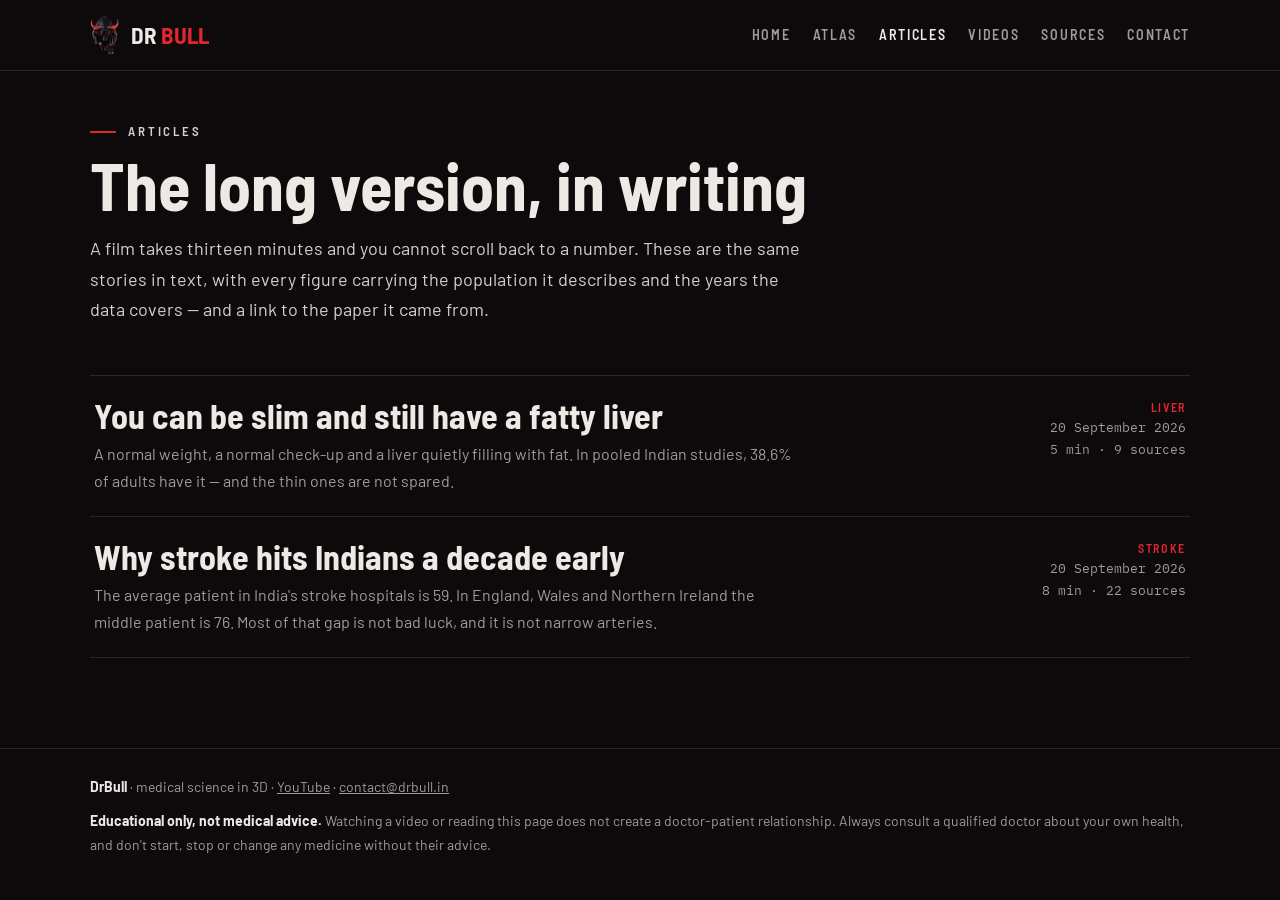
==== articles/index.html @ 85a62309 "The atlas and the articles go live New on the site:    /atlas/     seven organs to turn, zoom and ta" ====
<!doctype html>
<html lang="en">
<head>
<meta charset="utf-8">
<meta name="viewport" content="width=device-width, initial-scale=1, viewport-fit=cover">
<title>Articles &middot; DrBull</title>
<meta name="description" content="Long reads on the diseases hitting India hardest, with every figure sourced: stroke, fatty liver and what actually lowers the risk.">
<link rel="canonical" href="https://drbull.in/articles/">
<link rel="icon" type="image/png" sizes="64x64" href="../assets/favicon.png">
<link rel="apple-touch-icon" href="../assets/apple-touch-icon.png">
<meta name="theme-color" content="#0c0a0b">
<meta property="og:type" content="article">
<meta property="og:site_name" content="DrBull">
<meta property="og:title" content="Articles &middot; DrBull">
<meta property="og:description" content="Long reads on the diseases hitting India hardest, with every figure sourced: stroke, fatty liver and what actually lowers the risk.">
<meta property="og:url" content="https://drbull.in/articles/">
<meta property="og:image" content="https://drbull.in/assets/og.jpg">
<meta name="twitter:card" content="summary_large_image">
<link rel="preconnect" href="https://fonts.googleapis.com">
<link rel="preconnect" href="https://fonts.gstatic.com" crossorigin>
<link rel="stylesheet" href="https://fonts.googleapis.com/css2?family=Barlow+Semi+Condensed:wght@500;600;700&family=Barlow:wght@400;500;600&family=IBM+Plex+Mono:wght@400;500&display=swap">
<style>
  :root {
    --ink: #0c0a0b; --smoke: #161213; --ash: #2c2426; --bone: #efe9e6; --dust: #a3999b;
    --horn: #e2262c; --ember: #ff4d45;
    --display: "Barlow Semi Condensed", Bahnschrift, "Arial Narrow", sans-serif;
    --body: Barlow, Bahnschrift, "Segoe UI", system-ui, sans-serif;
    --mono: "IBM Plex Mono", Consolas, "Courier New", monospace;
    color-scheme: dark;
  }
  * { box-sizing: border-box; }
  body { margin: 0; background: var(--ink); color: var(--bone); font: 400 18px/1.7 var(--body); }
  a { color: inherit; }
  a:focus-visible, button:focus-visible { outline: 2px solid var(--ember); outline-offset: 3px; border-radius: 4px; }
  img { max-width: 100%; display: block; }
  h1, h2, h3 { font-family: var(--display); font-weight: 700; line-height: 1.05; margin: 0; text-wrap: balance; }
  .wrap { max-width: 1180px; margin-inline: auto; padding-inline: clamp(16px, 4vw, 40px); }
  .eyebrow { font: 600 13px/1 var(--display); letter-spacing: .22em; text-transform: uppercase; color: var(--dust); display: flex; align-items: center; gap: 12px; margin: 0; }
  .eyebrow::before { content: ""; width: 26px; height: 2px; background: var(--horn); flex: none; }

  header.top { border-bottom: 1px solid var(--ash); }
  header .wrap { display: flex; align-items: center; justify-content: space-between; gap: 16px; padding-block: 16px; flex-wrap: wrap; }
  .brand { display: flex; align-items: center; gap: 12px; text-decoration: none; }
  .brand img { height: 38px; width: auto; }
  .word { font: 700 23px/1 var(--display); }
  .word b { color: var(--horn); }
  nav.top-nav { display: flex; align-items: center; gap: 22px; font: 600 14px/1 var(--display); letter-spacing: .12em; text-transform: uppercase; }
  nav.top-nav a { text-decoration: none; color: var(--dust); }
  nav.top-nav a:hover, nav.top-nav a[aria-current] { color: var(--bone); }

  /* ---------- the list ---------- */
  .intro { padding-block: clamp(30px, 5vw, 54px) 6px; }
  .intro h1 { font-size: clamp(36px, 5.4vw, 66px); margin-block: 12px 14px; }
  .intro p { margin: 0; color: #d7cfcc; max-width: 40em; }
  .list { list-style: none; margin: clamp(26px, 4vw, 44px) 0 clamp(50px, 8vw, 90px); padding: 0; border-top: 1px solid var(--ash); }
  .list li { border-bottom: 1px solid var(--ash); }
  .list a { display: grid; grid-template-columns: minmax(0, 1fr) auto; gap: 6px 22px; padding: 22px 4px; text-decoration: none; align-items: start; }
  .list a:hover { background: rgba(22,18,19,.8); }
  .list a:hover h2 { color: var(--horn); }
  .list h2 { font-size: clamp(24px, 3vw, 34px); transition: color .2s; }
  .list .dek { grid-column: 1; color: var(--dust); margin: 0; max-width: 44em; font-size: 16px; }
  .list .meta { grid-column: 2; grid-row: 1 / span 2; color: var(--dust); font: 400 13px/1.7 var(--mono); text-align: right; white-space: nowrap; }
  .list .meta b { display: block; color: var(--horn); font: 600 12px/1.6 var(--display); letter-spacing: .14em; text-transform: uppercase; }

  /* ---------- the article ---------- */
  article { padding-block: clamp(30px, 5vw, 56px) 0; }
  .head { max-width: 46rem; }
  .head h1 { font-size: clamp(34px, 5vw, 60px); margin-block: 12px 16px; }
  .head .dek { color: #d7cfcc; font-size: clamp(18px, 1.8vw, 21px); margin: 0 0 18px; }
  .byline { display: flex; flex-wrap: wrap; gap: 8px 18px; color: var(--dust); font: 400 14px var(--mono); border-top: 1px solid var(--ash); border-bottom: 1px solid var(--ash); padding-block: 12px; }
  .prose { max-width: 38rem; padding-block: clamp(26px, 4vw, 40px); }
  .prose p { margin: 0 0 20px; }
  .prose h2 { font-size: clamp(25px, 2.8vw, 33px); margin-block: 42px 14px; }
  .prose h2::before { content: ""; display: block; width: 34px; height: 2px; background: var(--horn); margin-bottom: 14px; }
  .prose ul { margin: 0 0 20px; padding-left: 0; list-style: none; }
  .prose ul li { padding-left: 22px; position: relative; margin-bottom: 9px; }
  .prose ul li::before { content: ""; position: absolute; left: 3px; top: 13px; width: 7px; height: 2px; background: var(--horn); }
  .prose blockquote { margin: 26px 0; padding-left: 20px; border-left: 2px solid var(--horn); font: 500 clamp(20px, 2.3vw, 26px)/1.35 var(--display); color: var(--bone); }
  .prose strong { color: #fff; font-weight: 600; }
  .prose sup a { color: var(--horn); font: 500 12px var(--mono); text-decoration: none; padding: 0 1px; }
  .prose sup a:hover { text-decoration: underline; }
  .fact { display: grid; gap: 6px; border-left: 2px solid var(--horn); padding-left: 18px; margin: 30px 0; }
  .fact b { font: 700 clamp(40px, 5.4vw, 62px)/1 var(--display); color: var(--horn); font-variant-numeric: tabular-nums; }
  .fact span { color: #d7cfcc; }
  .fact small { color: var(--dust); font: 400 13px/1.5 var(--mono); }

  .sources { max-width: 46rem; margin-block: 14px clamp(44px, 7vw, 80px); }
  .sources h2 { font-size: clamp(22px, 2.4vw, 28px); margin-bottom: 6px; }
  .sources > p { color: var(--dust); margin: 0 0 14px; font-size: 15px; }
  .sources ol { list-style: none; counter-reset: s; margin: 0; padding: 0; border-top: 1px solid var(--ash); }
  .sources li { counter-increment: s; border-bottom: 1px solid var(--ash); display: grid; grid-template-columns: 34px minmax(0, 1fr); gap: 12px; padding: 13px 4px; }
  .sources li::before { content: "[" counter(s) "]"; color: var(--horn); font: 500 13px var(--mono); padding-top: 3px; }
  .sources .t { color: #d7cfcc; font-size: 15.5px; line-height: 1.5; }
  .sources a { color: var(--bone); font: 400 13px var(--mono); word-break: break-word; }

  .after { max-width: 46rem; display: grid; gap: 14px; margin-bottom: clamp(44px, 7vw, 80px); }
  .box { border: 1px solid var(--ash); border-radius: 13px; background: rgba(22,18,19,.75); padding: 18px 20px; color: var(--dust); font-size: 15.5px; line-height: 1.6; }
  .box b { color: var(--bone); }
  .box a { color: var(--bone); }
  .btn { display: inline-flex; align-items: center; gap: 10px; padding: 13px 22px; border-radius: 999px; font: 600 15px/1 var(--display); letter-spacing: .08em; text-transform: uppercase; text-decoration: none; border: 1.5px solid var(--horn); }
  .btn.solid { background: var(--horn); color: #fff; }
  .btn.line { border-color: rgba(239,233,230,.35); color: var(--bone); }
  .cta { display: flex; flex-wrap: wrap; gap: 12px; margin-top: 4px; }

  footer { border-top: 1px solid var(--ash); }
  footer .wrap { display: grid; gap: 10px; padding-block: 26px; color: var(--dust); font-size: 14px; }
  footer b { color: var(--bone); }

  @media (max-width: 860px) {
    nav.top-nav { order: 3; width: 100%; gap: 18px; font-size: 13px; overflow-x: auto; padding-bottom: 2px; scrollbar-width: none; }
    nav.top-nav::-webkit-scrollbar { display: none; }
    nav.top-nav a { white-space: nowrap; }
    .list a { grid-template-columns: 1fr; }
    .list .meta { grid-column: 1; grid-row: 3; text-align: left; }
  }
</style>
</head>
<body>
<header class="top">
  <div class="wrap">
    <a class="brand" href="../index.html" aria-label="DrBull home">
      <img src="../assets/bull_mark.webp" alt="" width="76" height="96">
      <span class="word">DR <b>BULL</b></span>
    </a>
    <nav class="top-nav" aria-label="Main">
      <a href="../">Home</a>
      <a href="../atlas/">Atlas</a>
      <a href="../articles/" aria-current="page">Articles</a>
      <a href="../#library">Videos</a>
      <a href="../sources/">Sources</a>
      <a href="../#contact">Contact</a>
    </nav>
  </div>
</header>

<main class="wrap"><section class="intro">
<p class="eyebrow">Articles</p>
<h1>The long version, in writing</h1>
<p>A film takes thirteen minutes and you cannot scroll back to a number. These are the same stories in text, with every figure carrying the population it describes and the years the data covers &mdash; and a link to the paper it came from.</p>
</section>
<ul class="list">
<li><a href="slim-and-fatty-liver/"><h2>You can be slim and still have a fatty liver</h2><p class="dek">A normal weight, a normal check-up and a liver quietly filling with fat. In pooled Indian studies, 38.6% of adults have it &mdash; and the thin ones are not spared.</p><span class="meta"><b>Liver</b>20 September 2026<br>5 min &middot; 9 sources</span></a></li>
<li><a href="stroke-a-decade-early/"><h2>Why stroke hits Indians a decade early</h2><p class="dek">The average patient in India's stroke hospitals is 59. In England, Wales and Northern Ireland the middle patient is 76. Most of that gap is not bad luck, and it is not narrow arteries.</p><span class="meta"><b>Stroke</b>20 September 2026<br>8 min &middot; 22 sources</span></a></li>
</ul></main>
<footer>
  <div class="wrap">
    <span><b>DrBull</b> &middot; medical science in 3D &middot; <a href="https://www.youtube.com/@drbull2795" target="_blank" rel="noopener">YouTube</a> &middot; <a href="mailto:contact@drbull.in">contact@drbull.in</a></span>
    <span><b>Educational only, not medical advice.</b> Watching a video or reading this page does not create a doctor-patient relationship. Always consult a qualified doctor about your own health, and don't start, stop or change any medicine without their advice.</span>
  </div>
</footer>
</body>
</html>
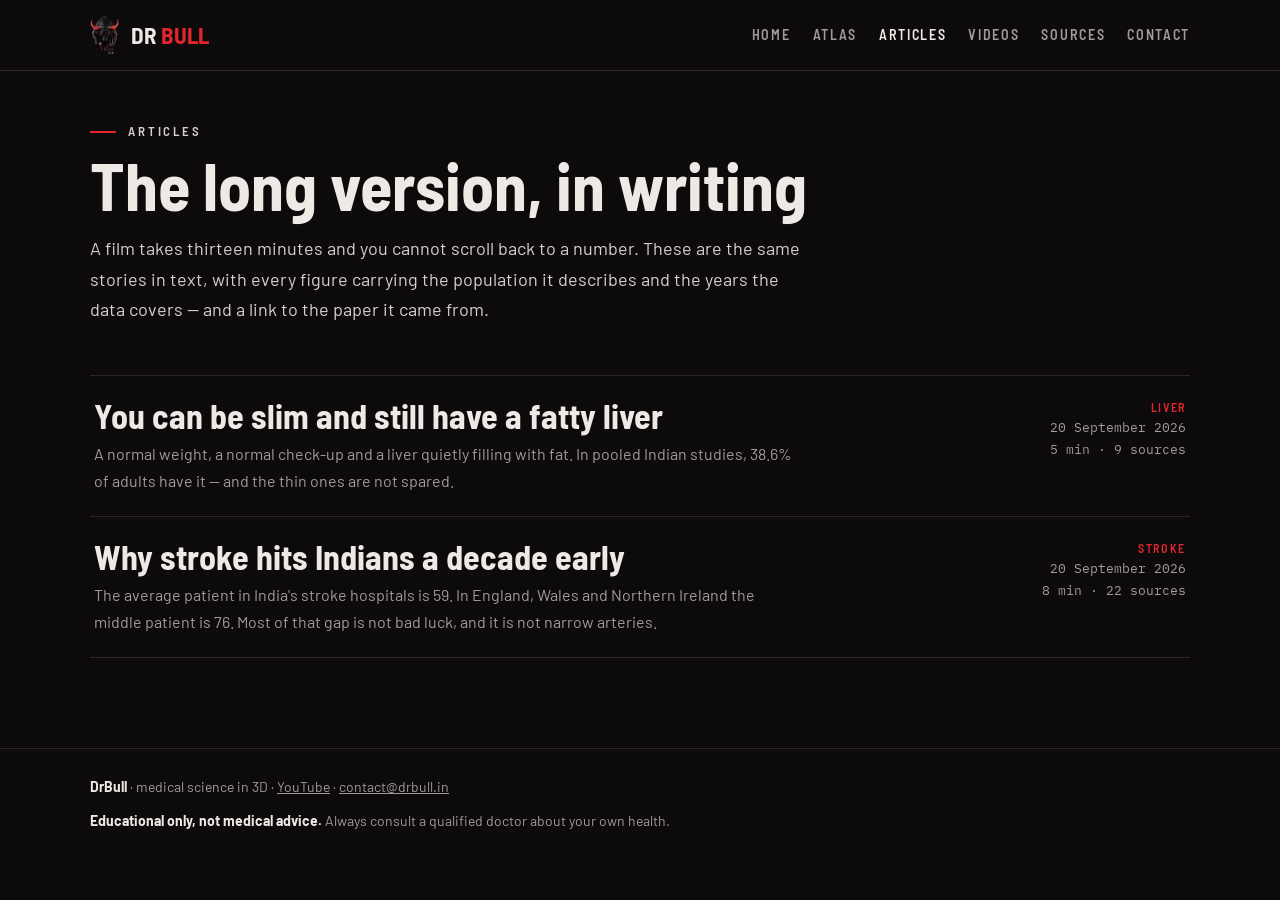
==== commit 805e830a: "Trim the disclaimers down to one line each Cut the how-it's-made explanations and the repeated medic" ====
--- a/articles/index.html
+++ b/articles/index.html
@@ -145,7 +145,7 @@
 <footer>
   <div class="wrap">
     <span><b>DrBull</b> &middot; medical science in 3D &middot; <a href="https://www.youtube.com/@drbull2795" target="_blank" rel="noopener">YouTube</a> &middot; <a href="mailto:contact@drbull.in">contact@drbull.in</a></span>
-    <span><b>Educational only, not medical advice.</b> Watching a video or reading this page does not create a doctor-patient relationship. Always consult a qualified doctor about your own health, and don't start, stop or change any medicine without their advice.</span>
+    <span><b>Educational only, not medical advice.</b> Always consult a qualified doctor about your own health.</span>
   </div>
 </footer>
 </body>
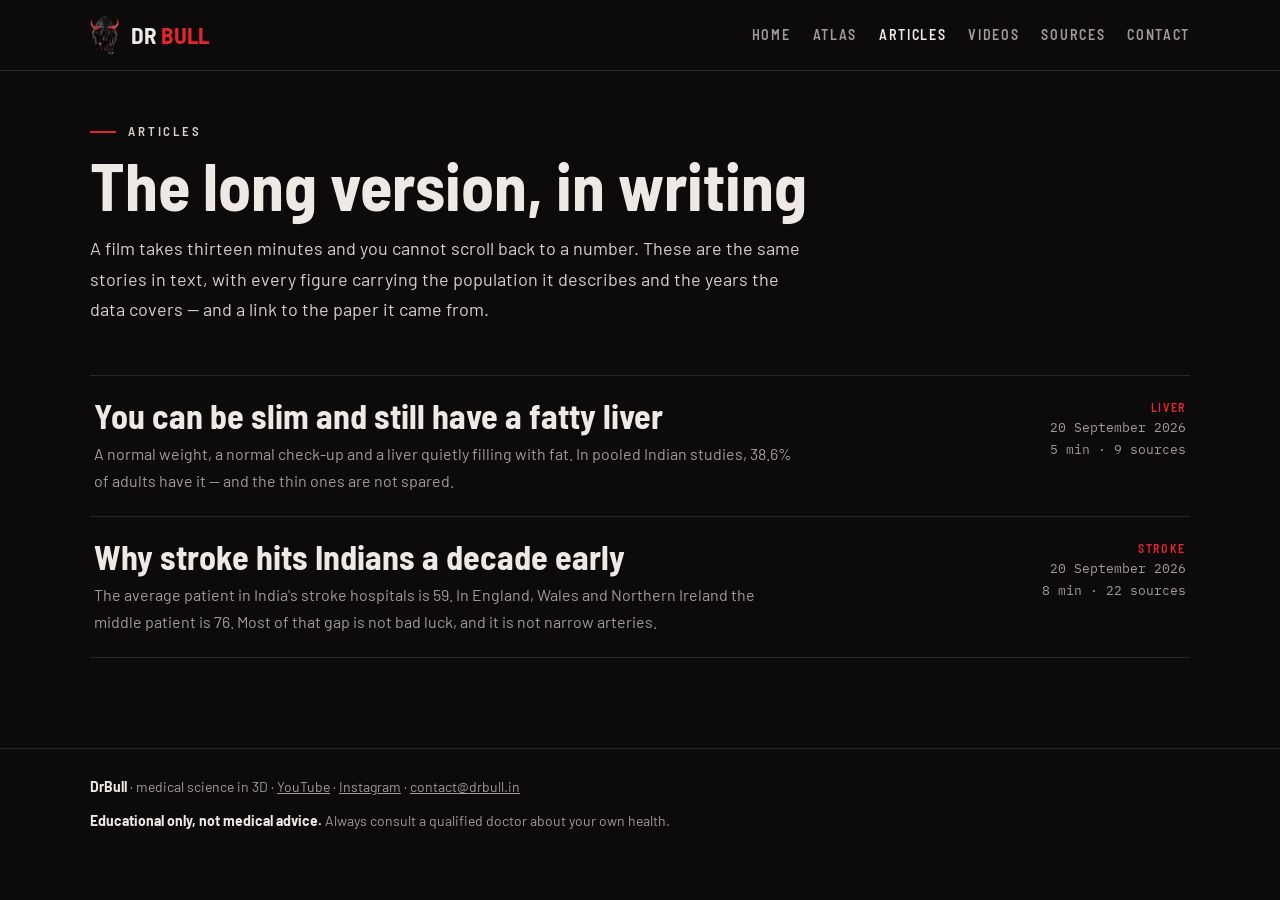
==== commit 32f55a7c: "Add Instagram to the footers, fix four Lancet DOI links The Instagram account joins YouTube in every" ====
--- a/articles/index.html
+++ b/articles/index.html
@@ -144,7 +144,7 @@
 </ul></main>
 <footer>
   <div class="wrap">
-    <span><b>DrBull</b> &middot; medical science in 3D &middot; <a href="https://www.youtube.com/@drbull2795" target="_blank" rel="noopener">YouTube</a> &middot; <a href="mailto:contact@drbull.in">contact@drbull.in</a></span>
+    <span><b>DrBull</b> &middot; medical science in 3D &middot; <a href="https://www.youtube.com/@drbull2795" target="_blank" rel="noopener">YouTube</a> &middot; <a href="https://www.instagram.com/drbull2795/" target="_blank" rel="noopener">Instagram</a> &middot; <a href="mailto:contact@drbull.in">contact@drbull.in</a></span>
     <span><b>Educational only, not medical advice.</b> Always consult a qualified doctor about your own health.</span>
   </div>
 </footer>
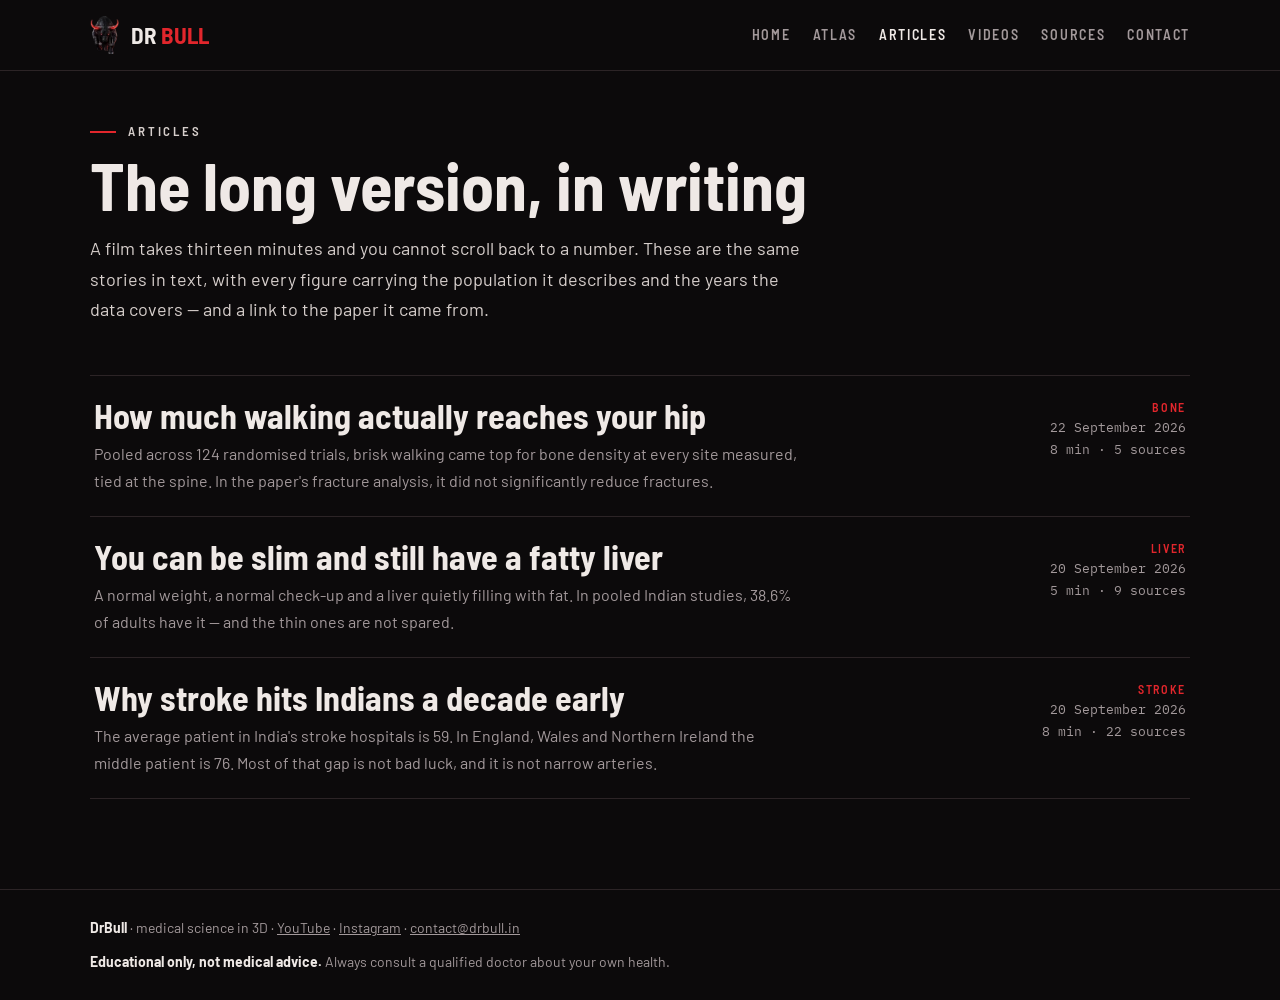
==== commit d338383d: "The walking article, and the two files that should have shipped on day one A third article: how much" ====
--- a/articles/index.html
+++ b/articles/index.html
@@ -79,6 +79,11 @@
   .prose strong { color: #fff; font-weight: 600; }
   .prose sup a { color: var(--horn); font: 500 12px var(--mono); text-decoration: none; padding: 0 1px; }
   .prose sup a:hover { text-decoration: underline; }
+  .prose table { width: 100%; border-collapse: collapse; margin: 30px 0; font-size: clamp(14px, 1.7vw, 16px); font-variant-numeric: tabular-nums; }
+  .prose th { text-align: left; font: 700 12px/1.4 var(--mono); letter-spacing: .12em; text-transform: uppercase; color: var(--dust); padding: 0 14px 10px 0; border-bottom: 1px solid var(--ash); }
+  .prose td { padding: 11px 14px 11px 0; border-bottom: 1px solid #221c1e; color: #d7cfcc; vertical-align: top; }
+  .prose tbody tr:last-child td { border-bottom: none; }
+  @media (max-width: 560px) { .prose table { font-size: 13px; } .prose th, .prose td { padding-right: 8px; } }
   .fact { display: grid; gap: 6px; border-left: 2px solid var(--horn); padding-left: 18px; margin: 30px 0; }
   .fact b { font: 700 clamp(40px, 5.4vw, 62px)/1 var(--display); color: var(--horn); font-variant-numeric: tabular-nums; }
   .fact span { color: #d7cfcc; }
@@ -139,6 +144,7 @@
 <p>A film takes thirteen minutes and you cannot scroll back to a number. These are the same stories in text, with every figure carrying the population it describes and the years the data covers &mdash; and a link to the paper it came from.</p>
 </section>
 <ul class="list">
+<li><a href="how-much-walking-for-bone/"><h2>How much walking actually reaches your hip</h2><p class="dek">Pooled across 124 randomised trials, brisk walking came top for bone density at every site measured, tied at the spine. In the paper's fracture analysis, it did not significantly reduce fractures.</p><span class="meta"><b>Bone</b>22 September 2026<br>8 min &middot; 5 sources</span></a></li>
 <li><a href="slim-and-fatty-liver/"><h2>You can be slim and still have a fatty liver</h2><p class="dek">A normal weight, a normal check-up and a liver quietly filling with fat. In pooled Indian studies, 38.6% of adults have it &mdash; and the thin ones are not spared.</p><span class="meta"><b>Liver</b>20 September 2026<br>5 min &middot; 9 sources</span></a></li>
 <li><a href="stroke-a-decade-early/"><h2>Why stroke hits Indians a decade early</h2><p class="dek">The average patient in India's stroke hospitals is 59. In England, Wales and Northern Ireland the middle patient is 76. Most of that gap is not bad luck, and it is not narrow arteries.</p><span class="meta"><b>Stroke</b>20 September 2026<br>8 min &middot; 22 sources</span></a></li>
 </ul></main>
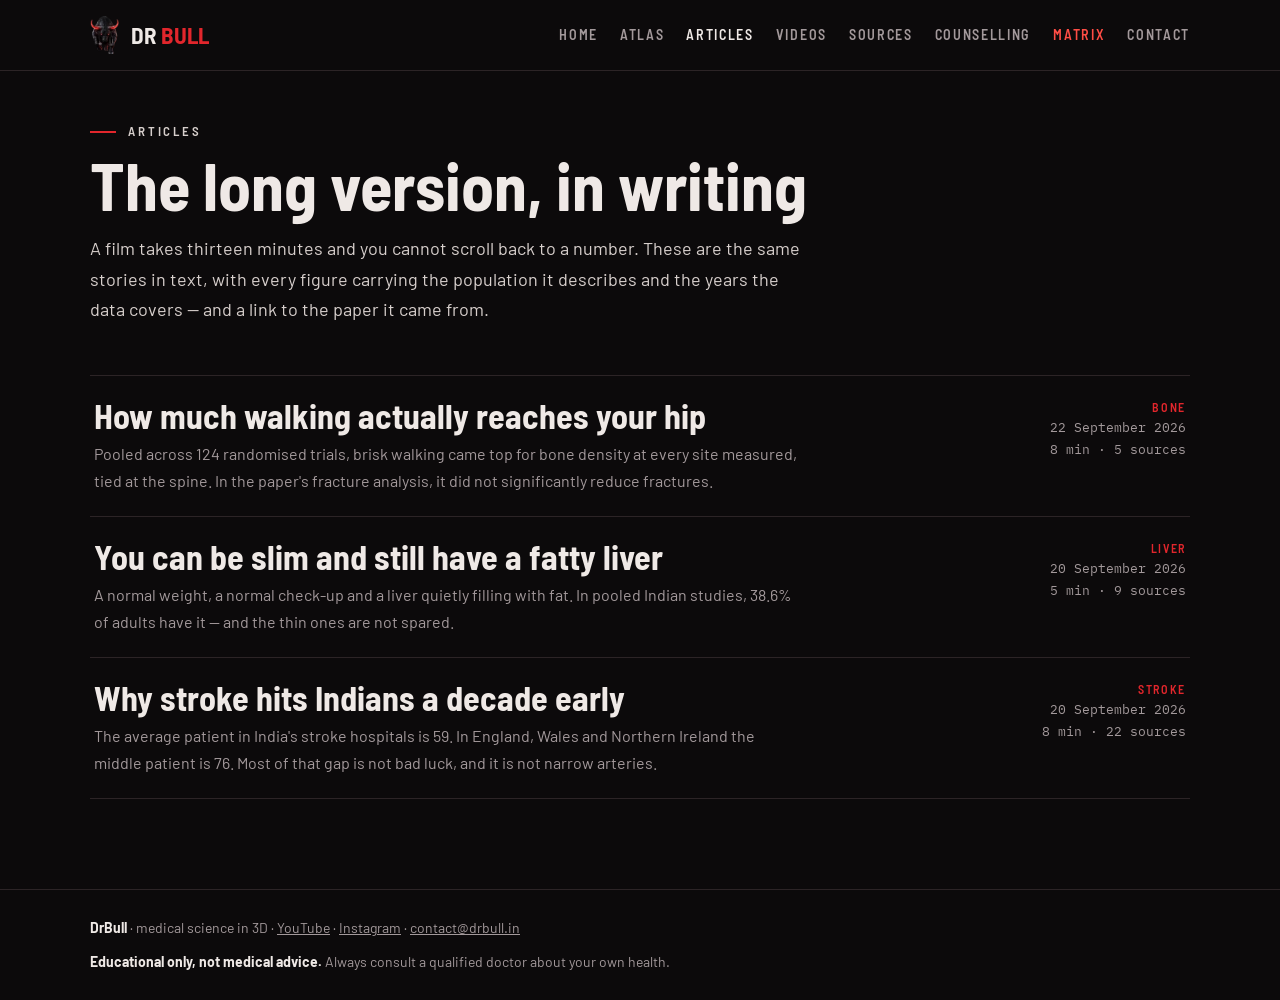
==== commit 3ca265ec: "The counselling guide goes live, with Matrix and Counselling in the header - /counselling/: the free" ====
--- a/articles/index.html
+++ b/articles/index.html
@@ -47,6 +47,8 @@
   nav.top-nav { display: flex; align-items: center; gap: 22px; font: 600 14px/1 var(--display); letter-spacing: .12em; text-transform: uppercase; }
   nav.top-nav a { text-decoration: none; color: var(--dust); }
   nav.top-nav a:hover, nav.top-nav a[aria-current] { color: var(--bone); }
+  nav.top-nav a.accent { color: var(--ember); }
+  nav.top-nav a.accent:hover { color: var(--bone); }
 
   /* ---------- the list ---------- */
   .intro { padding-block: clamp(30px, 5vw, 54px) 6px; }
@@ -133,6 +135,8 @@
       <a href="../articles/" aria-current="page">Articles</a>
       <a href="../#library">Videos</a>
       <a href="../sources/">Sources</a>
+      <a href="../counselling/">Counselling</a>
+      <a class="accent" href="https://matrix.drbull.in">Matrix</a>
       <a href="../#contact">Contact</a>
     </nav>
   </div>
@@ -154,5 +158,6 @@
     <span><b>Educational only, not medical advice.</b> Always consult a qualified doctor about your own health.</span>
   </div>
 </footer>
+<!-- Cloudflare Web Analytics: live host only, so local previews are not counted --><script>(function(){if(location.hostname!=="drbull.in")return;var s=document.createElement("script");s.type="module";s.src="https://static.cloudflareinsights.com/beacon.min.js";s.setAttribute("data-cf-beacon",'{"token": "c579460297cf46ffa20abdee29888928"}');document.head.appendChild(s);})();</script><!-- End Cloudflare Web Analytics -->
 </body>
 </html>
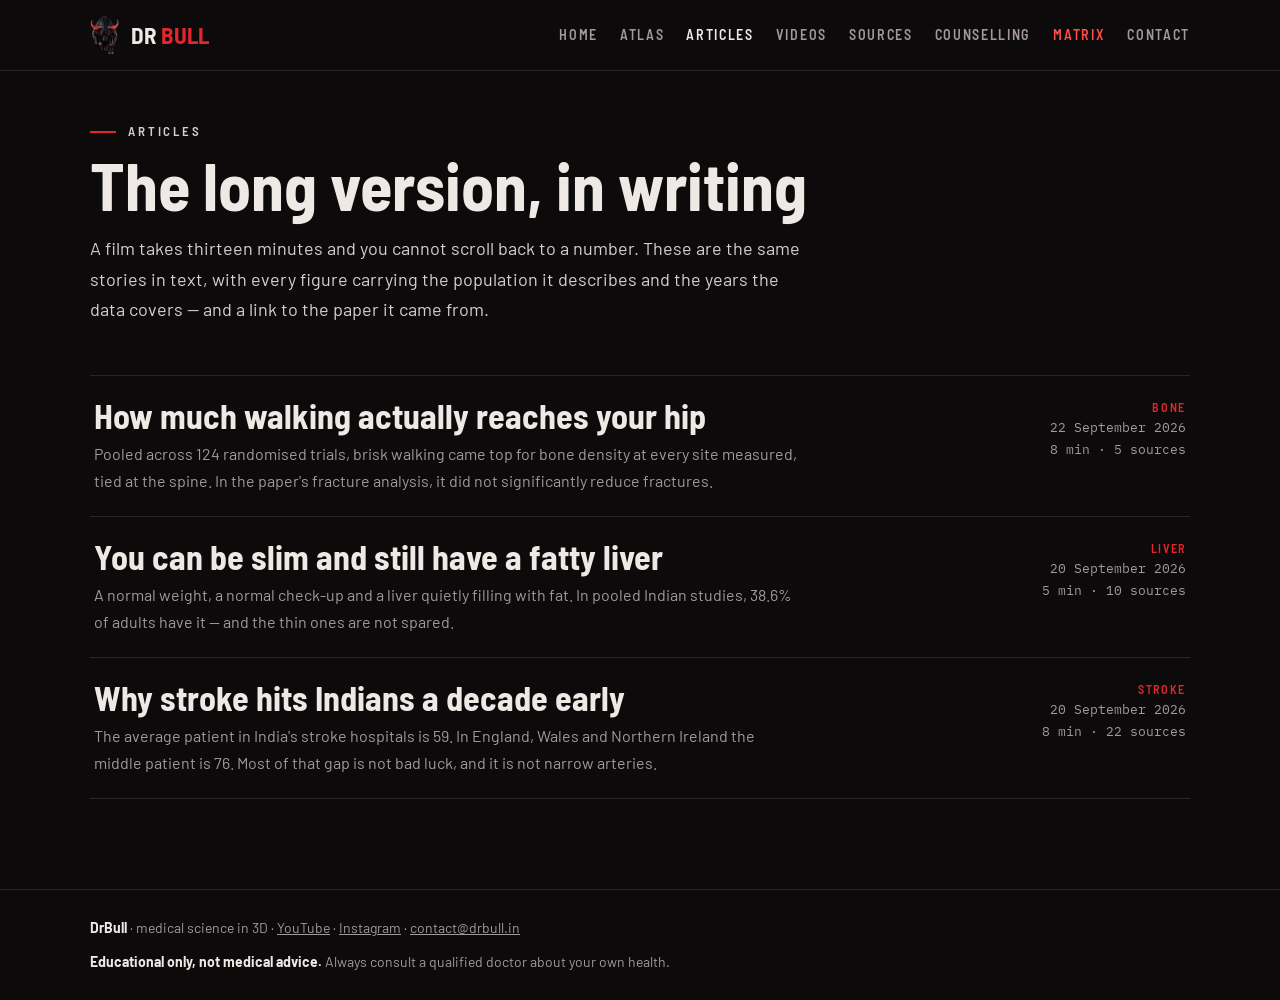
==== commit ed8c9c3a: "Fatty liver article: the JAMA lean-MASLD study, from the abstract One sentence after "Fat alone is n" ====
--- a/articles/index.html
+++ b/articles/index.html
@@ -149,7 +149,7 @@
 </section>
 <ul class="list">
 <li><a href="how-much-walking-for-bone/"><h2>How much walking actually reaches your hip</h2><p class="dek">Pooled across 124 randomised trials, brisk walking came top for bone density at every site measured, tied at the spine. In the paper's fracture analysis, it did not significantly reduce fractures.</p><span class="meta"><b>Bone</b>22 September 2026<br>8 min &middot; 5 sources</span></a></li>
-<li><a href="slim-and-fatty-liver/"><h2>You can be slim and still have a fatty liver</h2><p class="dek">A normal weight, a normal check-up and a liver quietly filling with fat. In pooled Indian studies, 38.6% of adults have it &mdash; and the thin ones are not spared.</p><span class="meta"><b>Liver</b>20 September 2026<br>5 min &middot; 9 sources</span></a></li>
+<li><a href="slim-and-fatty-liver/"><h2>You can be slim and still have a fatty liver</h2><p class="dek">A normal weight, a normal check-up and a liver quietly filling with fat. In pooled Indian studies, 38.6% of adults have it &mdash; and the thin ones are not spared.</p><span class="meta"><b>Liver</b>20 September 2026<br>5 min &middot; 10 sources</span></a></li>
 <li><a href="stroke-a-decade-early/"><h2>Why stroke hits Indians a decade early</h2><p class="dek">The average patient in India's stroke hospitals is 59. In England, Wales and Northern Ireland the middle patient is 76. Most of that gap is not bad luck, and it is not narrow arteries.</p><span class="meta"><b>Stroke</b>20 September 2026<br>8 min &middot; 22 sources</span></a></li>
 </ul></main>
 <footer>
